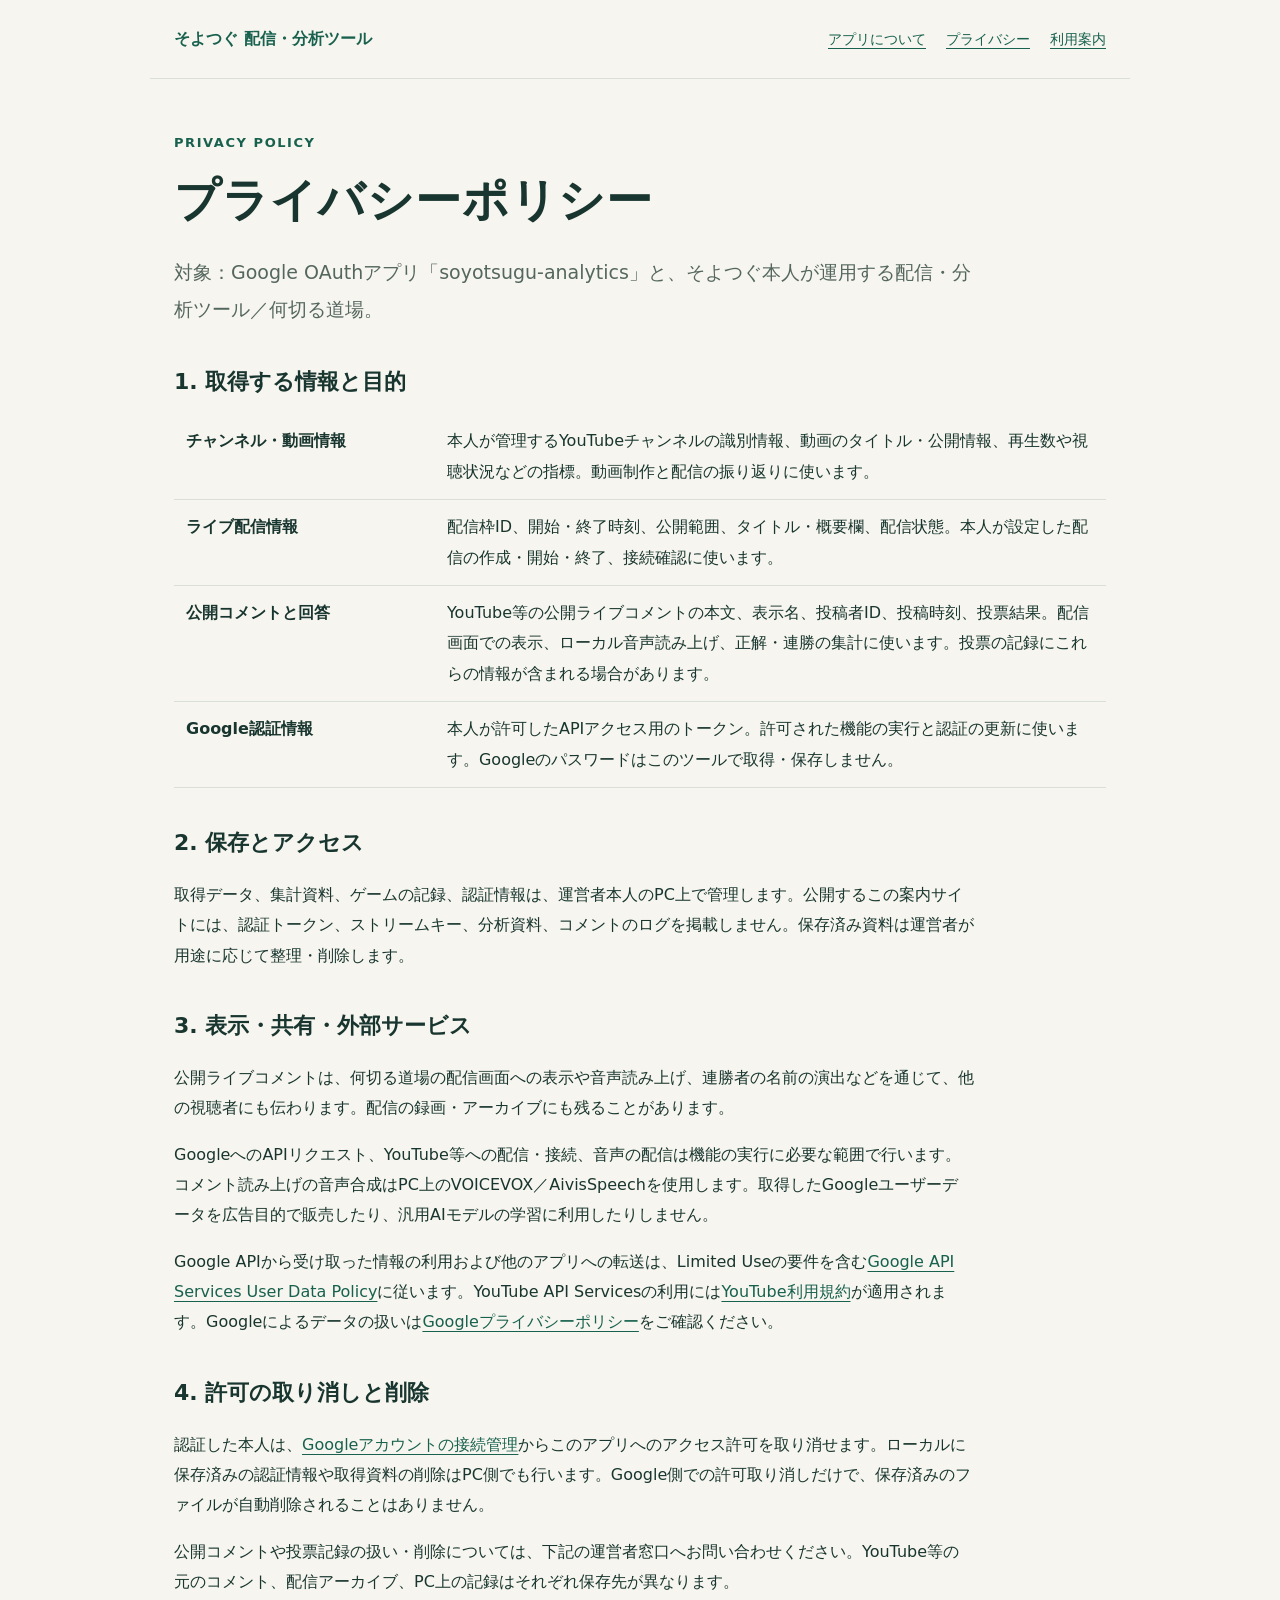
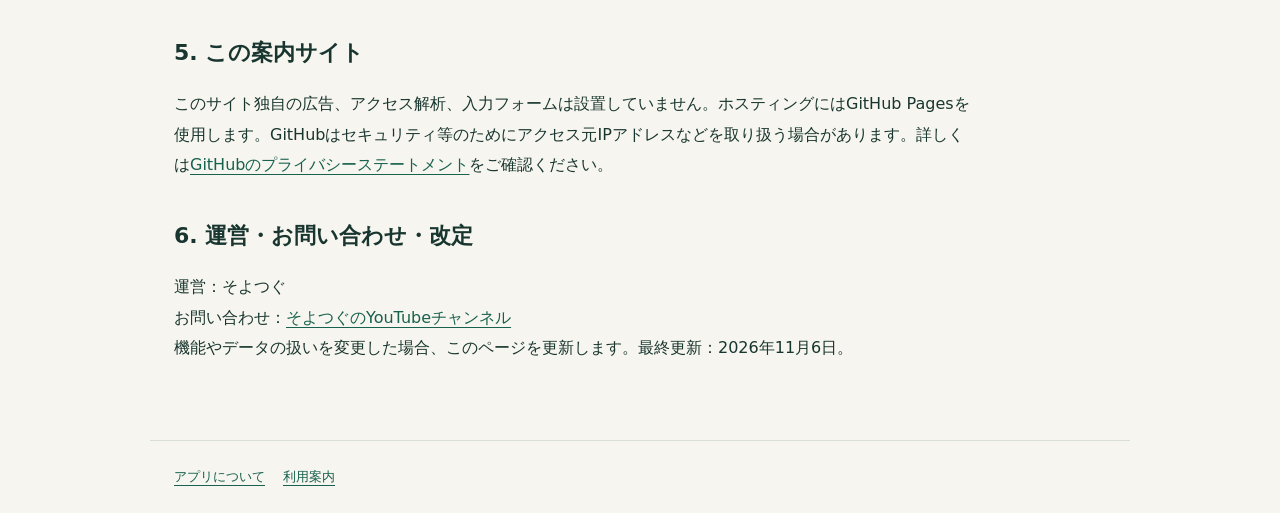
==== privacy.html @ 09e2b84d "Publish creator tool information and privacy pages" ====
<!doctype html><html lang="ja"><head><meta charset="utf-8"><link rel="icon" href="data:,"><meta name="viewport" content="width=device-width,initial-scale=1"><title>プライバシーポリシー｜そよつぐ 配信・分析ツール</title><link rel="stylesheet" href="style.css"></head><body><header><a href="./">そよつぐ 配信・分析ツール</a><nav aria-label="メイン"><a href="./">アプリについて</a><a href="privacy.html" aria-current="page">プライバシー</a><a href="terms.html">利用案内</a></nav></header>
<main><div class="eyebrow">PRIVACY POLICY</div><h1>プライバシーポリシー</h1><p class="lead">対象：Google OAuthアプリ「soyotsugu-analytics」と、そよつぐ本人が運用する配信・分析ツール／何切る道場。</p><h2>1. 取得する情報と目的</h2><table><tbody><tr><th>チャンネル・動画情報</th><td>本人が管理するYouTubeチャンネルの識別情報、動画のタイトル・公開情報、再生数や視聴状況などの指標。動画制作と配信の振り返りに使います。</td></tr><tr><th>ライブ配信情報</th><td>配信枠ID、開始・終了時刻、公開範囲、タイトル・概要欄、配信状態。本人が設定した配信の作成・開始・終了、接続確認に使います。</td></tr><tr><th>公開コメントと回答</th><td>YouTube等の公開ライブコメントの本文、表示名、投稿者ID、投稿時刻、投票結果。配信画面での表示、ローカル音声読み上げ、正解・連勝の集計に使います。投票の記録にこれらの情報が含まれる場合があります。</td></tr><tr><th>Google認証情報</th><td>本人が許可したAPIアクセス用のトークン。許可された機能の実行と認証の更新に使います。Googleのパスワードはこのツールで取得・保存しません。</td></tr></tbody></table>
<h2>2. 保存とアクセス</h2><p>取得データ、集計資料、ゲームの記録、認証情報は、運営者本人のPC上で管理します。公開するこの案内サイトには、認証トークン、ストリームキー、分析資料、コメントのログを掲載しません。保存済み資料は運営者が用途に応じて整理・削除します。</p>
<h2>3. 表示・共有・外部サービス</h2><p>公開ライブコメントは、何切る道場の配信画面への表示や音声読み上げ、連勝者の名前の演出などを通じて、他の視聴者にも伝わります。配信の録画・アーカイブにも残ることがあります。</p><p>GoogleへのAPIリクエスト、YouTube等への配信・接続、音声の配信は機能の実行に必要な範囲で行います。コメント読み上げの音声合成はPC上のVOICEVOX／AivisSpeechを使用します。取得したGoogleユーザーデータを広告目的で販売したり、汎用AIモデルの学習に利用したりしません。</p><p>Google APIから受け取った情報の利用および他のアプリへの転送は、Limited Useの要件を含む<a href="https://developers.google.com/terms/api-services-user-data-policy">Google API Services User Data Policy</a>に従います。YouTube API Servicesの利用には<a href="https://www.youtube.com/t/terms">YouTube利用規約</a>が適用されます。Googleによるデータの扱いは<a href="https://policies.google.com/privacy">Googleプライバシーポリシー</a>をご確認ください。</p>
<h2>4. 許可の取り消しと削除</h2><p>認証した本人は、<a href="https://myaccount.google.com/connections">Googleアカウントの接続管理</a>からこのアプリへのアクセス許可を取り消せます。ローカルに保存済みの認証情報や取得資料の削除はPC側でも行います。Google側での許可取り消しだけで、保存済みのファイルが自動削除されることはありません。</p><p>公開コメントや投票記録の扱い・削除については、下記の運営者窓口へお問い合わせください。YouTube等の元のコメント、配信アーカイブ、PC上の記録はそれぞれ保存先が異なります。</p>
<h2>5. この案内サイト</h2><p>このサイト独自の広告、アクセス解析、入力フォームは設置していません。ホスティングにはGitHub Pagesを使用します。GitHubはセキュリティ等のためにアクセス元IPアドレスなどを取り扱う場合があります。詳しくは<a href="https://docs.github.com/en/site-policy/privacy-policies/github-general-privacy-statement">GitHubのプライバシーステートメント</a>をご確認ください。</p>
<h2>6. 運営・お問い合わせ・改定</h2><p>運営：そよつぐ<br>お問い合わせ：<a href="https://www.youtube.com/@soyotsugu">そよつぐのYouTubeチャンネル</a><br>機能やデータの扱いを変更した場合、このページを更新します。最終更新：2026年11月6日。</p></main><footer><a href="./">アプリについて</a><a href="terms.html">利用案内</a></footer></body></html>
---- style.css ----
:root{color-scheme:light;--ink:#18362f;--muted:#54675f;--paper:#f7f5ef;--line:#d9dfd6;--green:#17614e}*{box-sizing:border-box}body{margin:0;background:var(--paper);color:var(--ink);font:16px/1.9 system-ui,-apple-system,"Segoe UI",sans-serif}header,main,footer{max-width:980px;margin:auto;padding:24px}header{display:flex;align-items:center;justify-content:space-between;gap:22px;border-bottom:1px solid var(--line)}header>a{font-weight:800;text-decoration:none}nav{display:flex;gap:20px;flex-wrap:wrap;font-size:14px}a{color:var(--green);text-underline-offset:4px}main{padding-top:52px;padding-bottom:60px}h1{font-size:clamp(27px,5vw,46px);line-height:1.4;letter-spacing:.025em;margin:12px 0 22px}h2{font-size:22px;margin:34px 0 12px}h3{font-size:18px}p,li{max-width:800px}.eyebrow{font-weight:700;font-size:13px;letter-spacing:.12em;color:var(--green)}.lead{font-size:19px;color:var(--muted)}.note{border-left:4px solid var(--green);padding:16px 22px;background:#eaf0e8;margin:26px 0}.list{border-top:1px solid var(--line);margin:36px 0}.list>section{padding:12px 0 24px;border-bottom:1px solid var(--line)}small,.muted{color:var(--muted)}footer{border-top:1px solid var(--line);font-size:13px;display:flex;gap:18px;flex-wrap:wrap}ul{padding-left:24px}code{background:#e9ece6;padding:2px 5px;overflow-wrap:anywhere}table{width:100%;border-collapse:collapse}td,th{text-align:left;vertical-align:top;border-bottom:1px solid var(--line);padding:12px}th{width:28%}@media(max-width:600px){header{display:block}nav{margin-top:12px;gap:12px}main{padding-top:30px}.lead{font-size:17px}table,tbody,tr,td,th{display:block}th{width:auto;border:0;padding-bottom:0}td{padding-top:4px}}
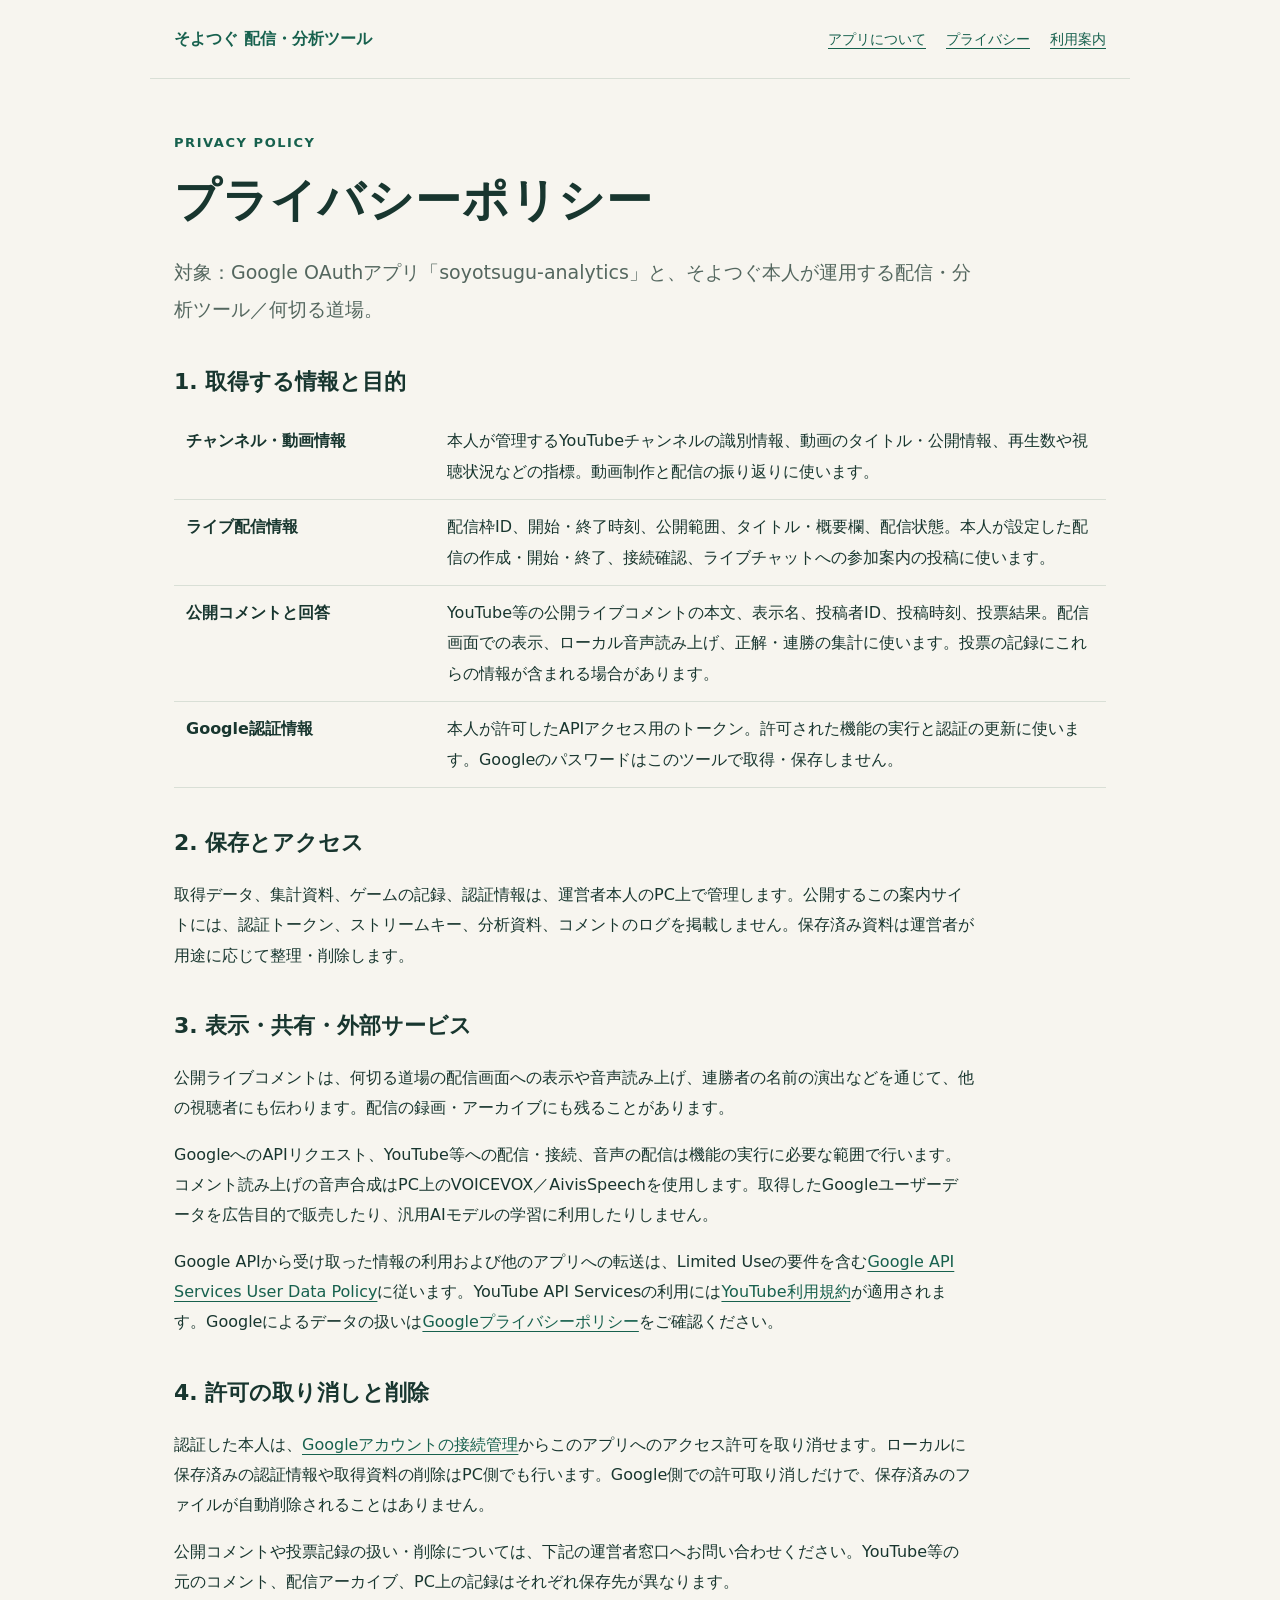
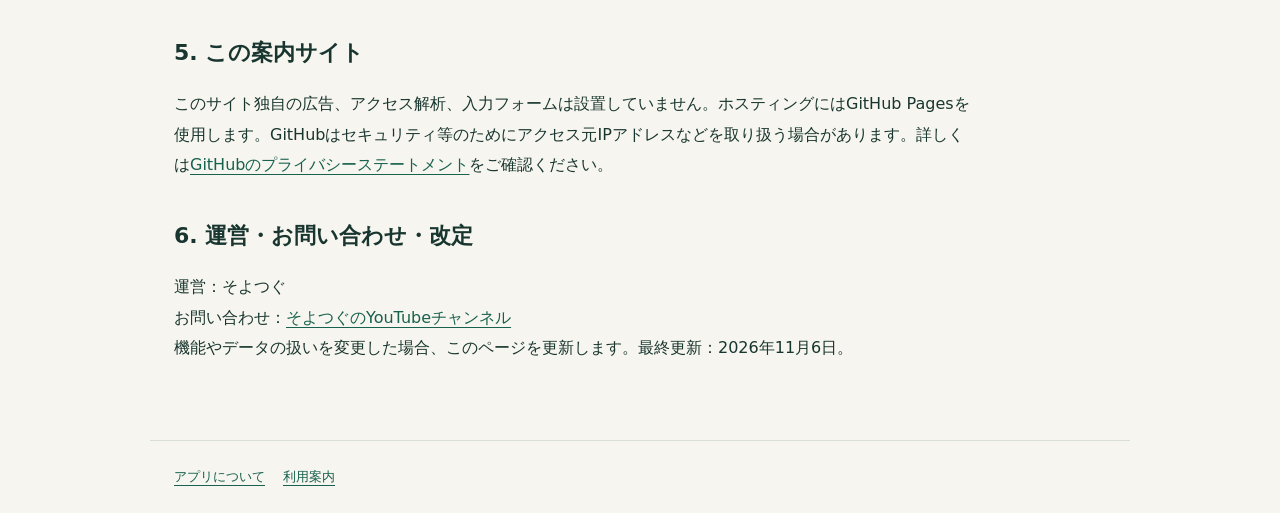
==== commit ae939e48: "Describe automatic live participation guide" ====
--- a/privacy.html
+++ b/privacy.html
@@ -1,5 +1,5 @@
 <!doctype html><html lang="ja"><head><meta charset="utf-8"><link rel="icon" href="data:,"><meta name="viewport" content="width=device-width,initial-scale=1"><title>プライバシーポリシー｜そよつぐ 配信・分析ツール</title><link rel="stylesheet" href="style.css"></head><body><header><a href="./">そよつぐ 配信・分析ツール</a><nav aria-label="メイン"><a href="./">アプリについて</a><a href="privacy.html" aria-current="page">プライバシー</a><a href="terms.html">利用案内</a></nav></header>
-<main><div class="eyebrow">PRIVACY POLICY</div><h1>プライバシーポリシー</h1><p class="lead">対象：Google OAuthアプリ「soyotsugu-analytics」と、そよつぐ本人が運用する配信・分析ツール／何切る道場。</p><h2>1. 取得する情報と目的</h2><table><tbody><tr><th>チャンネル・動画情報</th><td>本人が管理するYouTubeチャンネルの識別情報、動画のタイトル・公開情報、再生数や視聴状況などの指標。動画制作と配信の振り返りに使います。</td></tr><tr><th>ライブ配信情報</th><td>配信枠ID、開始・終了時刻、公開範囲、タイトル・概要欄、配信状態。本人が設定した配信の作成・開始・終了、接続確認に使います。</td></tr><tr><th>公開コメントと回答</th><td>YouTube等の公開ライブコメントの本文、表示名、投稿者ID、投稿時刻、投票結果。配信画面での表示、ローカル音声読み上げ、正解・連勝の集計に使います。投票の記録にこれらの情報が含まれる場合があります。</td></tr><tr><th>Google認証情報</th><td>本人が許可したAPIアクセス用のトークン。許可された機能の実行と認証の更新に使います。Googleのパスワードはこのツールで取得・保存しません。</td></tr></tbody></table>
+<main><div class="eyebrow">PRIVACY POLICY</div><h1>プライバシーポリシー</h1><p class="lead">対象：Google OAuthアプリ「soyotsugu-analytics」と、そよつぐ本人が運用する配信・分析ツール／何切る道場。</p><h2>1. 取得する情報と目的</h2><table><tbody><tr><th>チャンネル・動画情報</th><td>本人が管理するYouTubeチャンネルの識別情報、動画のタイトル・公開情報、再生数や視聴状況などの指標。動画制作と配信の振り返りに使います。</td></tr><tr><th>ライブ配信情報</th><td>配信枠ID、開始・終了時刻、公開範囲、タイトル・概要欄、配信状態。本人が設定した配信の作成・開始・終了、接続確認、ライブチャットへの参加案内の投稿に使います。</td></tr><tr><th>公開コメントと回答</th><td>YouTube等の公開ライブコメントの本文、表示名、投稿者ID、投稿時刻、投票結果。配信画面での表示、ローカル音声読み上げ、正解・連勝の集計に使います。投票の記録にこれらの情報が含まれる場合があります。</td></tr><tr><th>Google認証情報</th><td>本人が許可したAPIアクセス用のトークン。許可された機能の実行と認証の更新に使います。Googleのパスワードはこのツールで取得・保存しません。</td></tr></tbody></table>
 <h2>2. 保存とアクセス</h2><p>取得データ、集計資料、ゲームの記録、認証情報は、運営者本人のPC上で管理します。公開するこの案内サイトには、認証トークン、ストリームキー、分析資料、コメントのログを掲載しません。保存済み資料は運営者が用途に応じて整理・削除します。</p>
 <h2>3. 表示・共有・外部サービス</h2><p>公開ライブコメントは、何切る道場の配信画面への表示や音声読み上げ、連勝者の名前の演出などを通じて、他の視聴者にも伝わります。配信の録画・アーカイブにも残ることがあります。</p><p>GoogleへのAPIリクエスト、YouTube等への配信・接続、音声の配信は機能の実行に必要な範囲で行います。コメント読み上げの音声合成はPC上のVOICEVOX／AivisSpeechを使用します。取得したGoogleユーザーデータを広告目的で販売したり、汎用AIモデルの学習に利用したりしません。</p><p>Google APIから受け取った情報の利用および他のアプリへの転送は、Limited Useの要件を含む<a href="https://developers.google.com/terms/api-services-user-data-policy">Google API Services User Data Policy</a>に従います。YouTube API Servicesの利用には<a href="https://www.youtube.com/t/terms">YouTube利用規約</a>が適用されます。Googleによるデータの扱いは<a href="https://policies.google.com/privacy">Googleプライバシーポリシー</a>をご確認ください。</p>
 <h2>4. 許可の取り消しと削除</h2><p>認証した本人は、<a href="https://myaccount.google.com/connections">Googleアカウントの接続管理</a>からこのアプリへのアクセス許可を取り消せます。ローカルに保存済みの認証情報や取得資料の削除はPC側でも行います。Google側での許可取り消しだけで、保存済みのファイルが自動削除されることはありません。</p><p>公開コメントや投票記録の扱い・削除については、下記の運営者窓口へお問い合わせください。YouTube等の元のコメント、配信アーカイブ、PC上の記録はそれぞれ保存先が異なります。</p>
